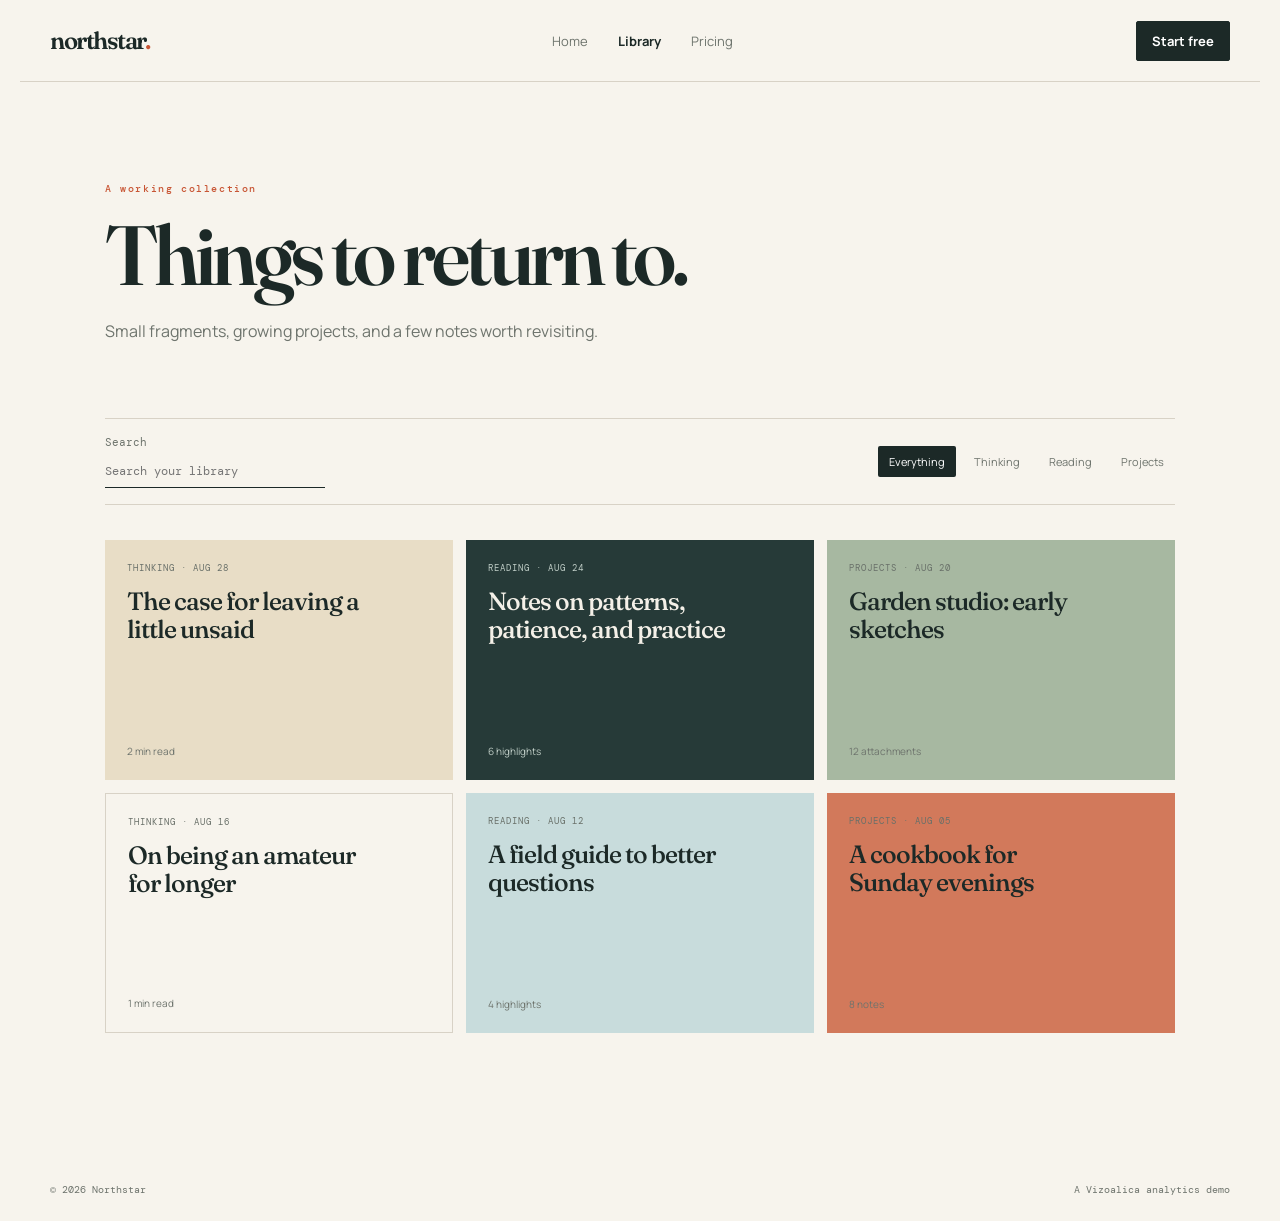
==== library.html @ 741818e5 "feat: add analytics demo site" ====
<!doctype html>
<html lang="en">
  <head>
    <meta charset="UTF-8" /><meta name="viewport" content="width=device-width, initial-scale=1.0" />
    <meta name="description" content="Explore the Northstar demo library." /><title>Library | Northstar</title>
    <link rel="stylesheet" href="styles.css" /><script defer src="app.js"></script>
  </head>
  <body>
    <header class="site-header"><a class="wordmark" href="index.html">northstar<span>.</span></a><nav aria-label="Primary navigation"><a href="index.html">Home</a><a class="active" href="library.html">Library</a><a href="pricing.html">Pricing</a></nav><button class="button button-small" data-track="header_started" data-plan="starter">Start free</button></header>
    <main class="library-page">
      <section class="library-intro"><p class="eyebrow">A working collection</p><h1>Things to return to.</h1><p>Small fragments, growing projects, and a few notes worth revisiting.</p></section>
      <section class="library-tools" aria-label="Library filters"><label>Search <input id="library-search" type="search" placeholder="Search your library" /></label><div class="filter-group"><button class="filter active" data-filter="all">Everything</button><button class="filter" data-filter="thinking">Thinking</button><button class="filter" data-filter="reading">Reading</button><button class="filter" data-filter="projects">Projects</button></div></section>
      <section class="library-grid" id="library-grid">
        <article class="library-card card-sand" data-category="thinking"><p>THINKING · AUG 28</p><h2>The case for leaving a little unsaid</h2><span>2 min read</span></article>
        <article class="library-card card-ink" data-category="reading"><p>READING · AUG 24</p><h2>Notes on patterns, patience, and practice</h2><span>6 highlights</span></article>
        <article class="library-card card-moss" data-category="projects"><p>PROJECTS · AUG 20</p><h2>Garden studio: early sketches</h2><span>12 attachments</span></article>
        <article class="library-card card-paper" data-category="thinking"><p>THINKING · AUG 16</p><h2>On being an amateur for longer</h2><span>1 min read</span></article>
        <article class="library-card card-blue" data-category="reading"><p>READING · AUG 12</p><h2>A field guide to better questions</h2><span>4 highlights</span></article>
        <article class="library-card card-red" data-category="projects"><p>PROJECTS · AUG 05</p><h2>A cookbook for Sunday evenings</h2><span>8 notes</span></article>
      </section>
      <p class="empty-state" hidden>No notes match that search.</p>
    </main>
    <footer><span>© 2026 Northstar</span><span>A Vizoalica analytics demo</span></footer>
    <dialog id="signup-dialog"><button class="dialog-close" aria-label="Close">×</button><p class="eyebrow">WELCOME IN</p><h2>Make this space yours.</h2><p>Choose a plan to continue exploring the Northstar workspace.</p><a class="button" href="pricing.html" data-track="signup_pricing_opened">View plans <span>→</span></a></dialog>
  </body>
</html>
---- styles.css ----
@import url('https://fonts.googleapis.com/css2?family=DM+Mono:wght@400;500&family=Fraunces:opsz,wght@9..144,500;9..144,600&family=Manrope:wght@400;500;600;700&display=swap');

:root { --ink:#1c2927; --paper:#f7f4ed; --sand:#e9dfca; --moss:#526956; --orange:#c85534; --line:#d8d2c6; --muted:#6e746d; }
* { box-sizing:border-box; }
body { margin:0; background:var(--paper); color:var(--ink); font-family:Manrope,Arial,sans-serif; }
a { color:inherit; text-decoration:none; } button,input { font:inherit; } button { cursor:pointer; }
.site-header { height:82px; display:flex; align-items:center; justify-content:space-between; max-width:1240px; padding:0 30px; margin:auto; border-bottom:1px solid var(--line); }
.wordmark { font-family:Fraunces,serif; font-size:24px; font-weight:600; letter-spacing:-1.5px; }.wordmark span { color:var(--orange); }.site-header nav { display:flex; gap:30px; font-size:13px; }.site-header nav a { color:var(--muted); }.site-header nav a.active { color:var(--ink); font-weight:700; }
.button { border:1px solid var(--ink); padding:14px 19px; background:var(--ink); color:#fff; border-radius:2px; font-size:13px; font-weight:700; transition:transform .2s, background .2s; }.button:hover { transform:translateY(-2px); background:#33403e; }.button span { margin-left:14px; font-size:17px; }.button-small { padding:10px 15px; }.button-light { background:var(--paper); color:var(--ink); border-color:var(--paper); }.button-outline { background:transparent; color:var(--ink); }.button-outline:hover { background:var(--ink); color:#fff; }
.hero { max-width:870px; margin:0 auto; text-align:center; padding:118px 25px 95px; }.eyebrow { color:var(--orange); font-size:10px; font-family:"DM Mono",monospace; font-weight:500; letter-spacing:1.6px; margin:0 0 18px; }.hero h1,.library-intro h1,.pricing-intro h1 { font:600 clamp(48px,7vw,84px)/.99 Fraunces,serif; letter-spacing:-4px; margin:0; }.hero-copy { max-width:590px; margin:30px auto 27px; color:#56605b; font-size:17px; line-height:1.7; }.hero-actions { display:flex; gap:24px; align-items:center; justify-content:center; }.text-link { border-bottom:1px solid var(--ink); padding-bottom:3px; font-size:13px; font-weight:700; }.microcopy { margin:17px 0 0; color:var(--muted); font-size:11px; }
.workspace-preview { display:grid; grid-template-columns:215px 1fr; max-width:1120px; min-height:505px; margin:0 auto 145px; background:#fdfcf9; border:1px solid var(--line); box-shadow:0 26px 60px #2e33250e; }.workspace-preview aside { background:#eeece5; padding:25px 18px; display:flex; flex-direction:column; }.preview-mark { background:var(--ink); color:#fff; width:26px; height:26px; display:grid; place-items:center; font:500 15px Fraunces,serif; margin-bottom:25px; }.preview-title { font-size:11px; color:var(--muted); margin:0 0 12px; }.workspace-preview aside a { padding:9px 10px; font-size:12px; border-radius:2px; margin-bottom:2px; }.workspace-preview aside a.selected { background:#d9ddd4; font-weight:700; }.workspace-preview aside a span { float:right; color:var(--muted); }.sidebar-bottom { border-top:1px solid #ddd9d0; margin-top:auto; padding-top:15px; font-size:11px; display:flex; gap:8px; align-items:center; }.avatar { background:#b5c4c6; width:23px; height:23px; border-radius:50%; display:grid; place-items:center; font-size:7px; }
.preview-content { padding:24px 34px; }.preview-topbar { display:flex; justify-content:space-between; color:var(--muted); font-size:10px; }.online-dot:before { content:""; display:inline-block; width:6px; height:6px; margin-right:6px; border-radius:50%; background:#6b9574; }.preview-heading { margin-top:60px; display:flex; justify-content:space-between; align-items:start; }.preview-heading h2 { font:500 33px Fraunces,serif; letter-spacing:-1.5px; margin:0; }.round-button { width:32px; height:32px; border-radius:50%; border:0; background:var(--ink); color:#fff; font-size:21px; }.note-grid { display:grid; grid-template-columns:1fr 1fr; gap:13px; margin-top:35px; }.note { min-height:154px; padding:18px; display:flex; flex-direction:column; }.note-white { grid-column:span 2; min-height:124px; border:1px solid #e5e2da; }.note-sand { background:#f0e8d7; }.note-blue { background:#d9e8e5; }.note-label,.library-card p { color:#697069; font:9px "DM Mono",monospace; letter-spacing:1px; margin:0 0 13px; }.note h3 { font:500 18px/1.2 Fraunces,serif; letter-spacing:-.6px; margin:0; }.note-body { color:var(--muted); font-size:11px; margin:8px 0 0; }.note footer { display:flex; justify-content:space-between; margin-top:auto; color:#737872; font-size:9px; }
.principles { max-width:1120px; margin:0 auto 145px; padding:0 25px; }.principle-grid { display:grid; grid-template-columns:repeat(3,1fr); border-top:1px solid var(--line); }.principle-grid article { padding:25px 28px 0 0; }.principle-grid article+article { padding-left:28px; border-left:1px solid var(--line); }.principle-grid span { font:10px "DM Mono",monospace; color:var(--orange); }.principle-grid h2 { font:500 29px Fraunces,serif; margin:55px 0 12px; letter-spacing:-1px; }.principle-grid p { color:#626962; font-size:13px; line-height:1.7; max-width:260px; }.closing-callout { text-align:center; padding:100px 25px; background:var(--moss); color:#f5f2e9; }.closing-callout h2 { font:500 clamp(37px,5vw,59px) Fraunces,serif; letter-spacing:-2.5px; margin:0 0 30px; }.closing-callout .eyebrow { color:#e1c9a4; } footer { max-width:1240px; margin:auto; padding:25px 30px; display:flex; justify-content:space-between; color:var(--muted); font:10px "DM Mono",monospace; }
.library-page,.pricing-page { max-width:1120px; margin:auto; padding:100px 25px 125px; }.library-intro,.pricing-intro { max-width:680px; }.library-intro>p:last-child,.pricing-intro>p:last-of-type { color:var(--muted); margin:22px 0 0; line-height:1.7; }.library-tools { margin-top:73px; padding:16px 0; border-block:1px solid var(--line); display:flex; justify-content:space-between; align-items:center; gap:20px; }.library-tools label { color:var(--muted); font:11px "DM Mono",monospace; }.library-tools input { display:block; margin-top:6px; width:220px; padding:8px 0; border:0; border-bottom:1px solid var(--ink); background:transparent; outline:0; font-size:12px; }.filter-group { display:flex; gap:7px; flex-wrap:wrap; }.filter,.billing-toggle button { border:0; background:transparent; padding:8px 11px; color:var(--muted); font-size:11px; }.filter.active,.billing-toggle button.active { background:var(--ink); color:#fff; border-radius:2px; }.library-grid { display:grid; grid-template-columns:repeat(3,1fr); gap:13px; margin-top:35px; }.library-card { min-height:240px; padding:22px; display:flex; flex-direction:column; transition:transform .2s; }.library-card:hover { transform:translateY(-4px); }.library-card h2 { font:500 25px/1.12 Fraunces,serif; letter-spacing:-1px; margin:0; max-width:250px; }.library-card span { margin-top:auto; font-size:10px; color:var(--muted); }.card-sand { background:#e8ddc6; }.card-ink { background:#263a38; color:#f4f0e8; }.card-ink p,.card-ink span { color:#c0cec7; }.card-moss { background:#a7b8a1; }.card-paper { border:1px solid var(--line); }.card-blue { background:#c8dcdc; }.card-red { background:#d2795b; }.empty-state { text-align:center; color:var(--muted); padding:60px; }.pricing-intro { text-align:center; margin:auto; }.billing-toggle { display:inline-flex; margin-top:34px; padding:4px; background:#e7e2d7; border-radius:3px; }.billing-toggle span { color:#e3c6a1; }.pricing-grid { display:grid; grid-template-columns:repeat(3,1fr); gap:14px; margin-top:70px; }.price-card { padding:28px; min-height:400px; border:1px solid var(--line); display:flex; flex-direction:column; }.price-card.featured { background:var(--ink); color:#fff; border-color:var(--ink); }.plan-name { margin:0; font:11px "DM Mono",monospace; color:var(--muted); }.featured .plan-name { color:#b7c5bb; }.plan-name span { color:#e6bd8a; margin-left:8px; }.price-card h2 { font:500 43px Fraunces,serif; letter-spacing:-2px; margin:35px 0 8px; }.price-card h2 small { font:11px Manrope,sans-serif; letter-spacing:0; color:var(--muted); }.price-card>p:not(.plan-name) { font-size:12px; line-height:1.6; color:var(--muted); }.featured>p:not(.plan-name) { color:#c6d0c8; }.price-card ul { list-style:none; margin:23px 0 auto; padding:0; font-size:12px; line-height:2.4; }.price-card li:before { content:"✓"; color:var(--orange); margin-right:8px; }.featured .button { background:#f5f2e9; color:var(--ink); border-color:#f5f2e9; }
dialog { width:min(430px,calc(100% - 32px)); border:0; padding:38px; background:var(--paper); color:var(--ink); box-shadow:0 25px 80px #0005; }.dialog-close { position:absolute; top:11px; right:15px; border:0; background:transparent; font-size:24px; }.dialog-close+h2,dialog h2 { font:500 37px/1 Fraunces,serif; letter-spacing:-1.5px; margin:0; }dialog>p:not(.eyebrow) { color:var(--muted); font-size:13px; line-height:1.6; margin:16px 0 25px; }dialog::backdrop { background:#17242199; }
@media (max-width:700px) { .site-header { height:68px; padding:0 18px; }.site-header nav { display:none; }.hero { padding:82px 22px 70px; }.hero h1,.library-intro h1,.pricing-intro h1 { letter-spacing:-2.5px; }.hero-actions { flex-direction:column; gap:18px; }.workspace-preview { margin:0 16px 90px; grid-template-columns:1fr; }.workspace-preview aside { display:none; }.preview-content { padding:19px; }.preview-heading { margin-top:35px; }.note-grid { grid-template-columns:1fr; }.note-white { grid-column:auto; }.principles { margin-bottom:90px; }.principle-grid { grid-template-columns:1fr; }.principle-grid article { padding:25px 0; border-bottom:1px solid var(--line); }.principle-grid article+article { padding-left:0; border-left:0; }.principle-grid h2 { margin-top:28px; }.library-page,.pricing-page { padding:70px 20px 85px; }.library-tools { align-items:flex-start; flex-direction:column; }.library-grid,.pricing-grid { grid-template-columns:1fr; }.pricing-grid { margin-top:48px; }.price-card { min-height:350px; } footer { padding:20px; } }
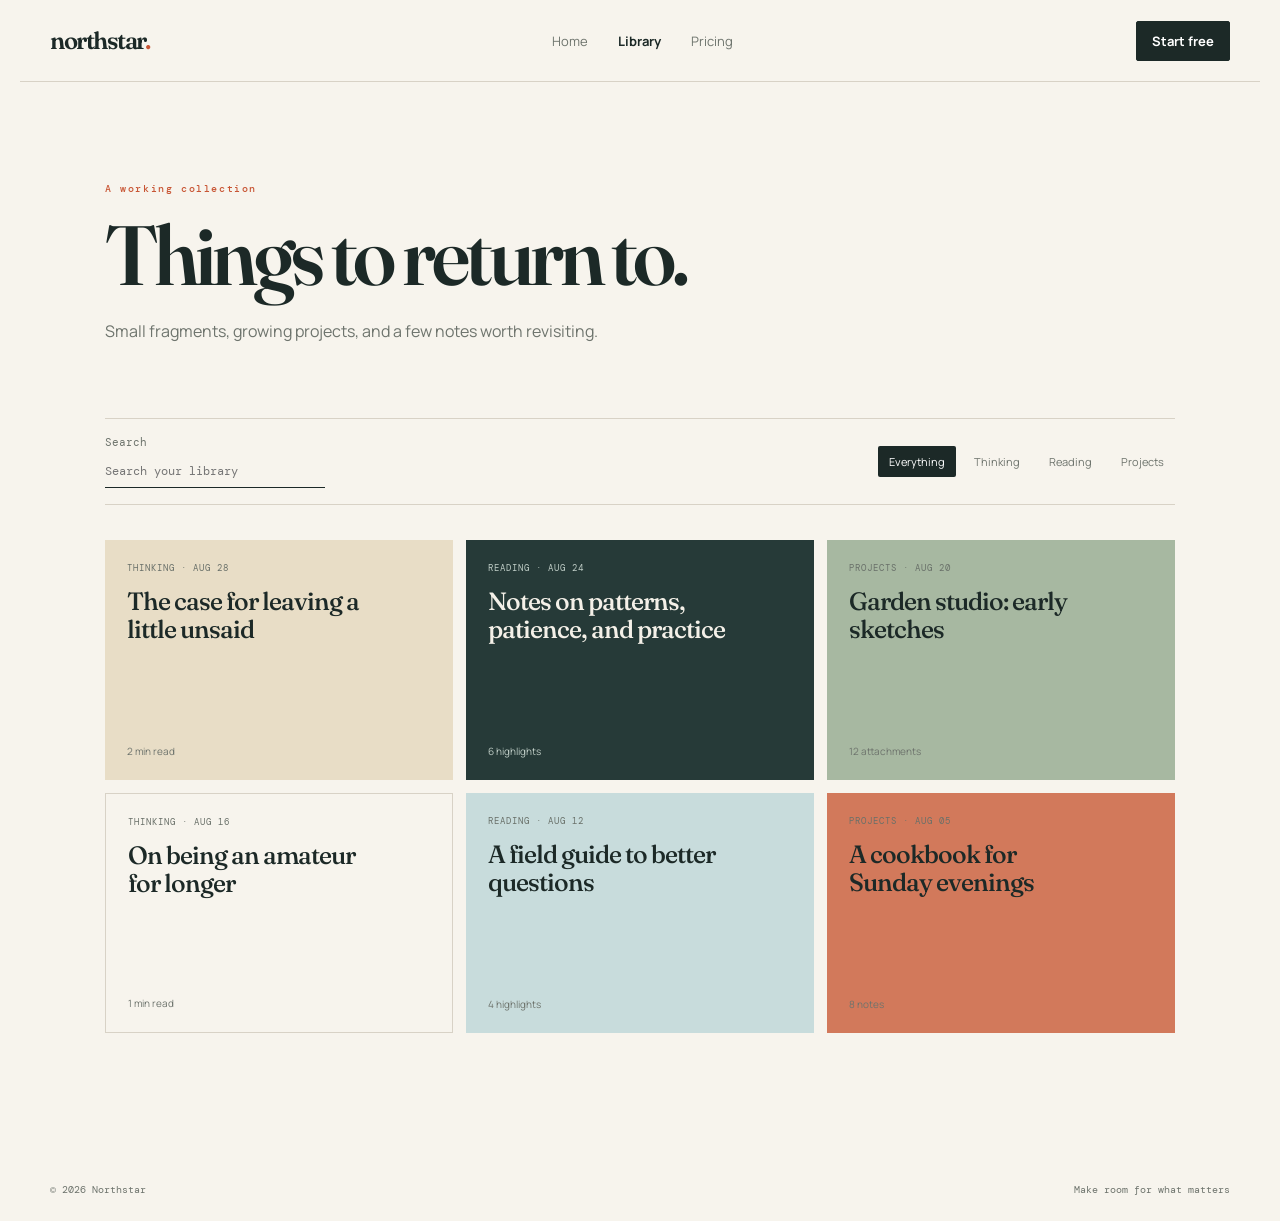
==== commit b3c93d4a: "chore: remove Vizoalica integration" ====
--- a/library.html
+++ b/library.html
@@ -6,7 +6,7 @@
     <link rel="stylesheet" href="styles.css" /><script defer src="app.js"></script>
   </head>
   <body>
-    <header class="site-header"><a class="wordmark" href="index.html">northstar<span>.</span></a><nav aria-label="Primary navigation"><a href="index.html">Home</a><a class="active" href="library.html">Library</a><a href="pricing.html">Pricing</a></nav><button class="button button-small" data-track="header_started" data-plan="starter">Start free</button></header>
+    <header class="site-header"><a class="wordmark" href="index.html">northstar<span>.</span></a><nav aria-label="Primary navigation"><a href="index.html">Home</a><a class="active" href="library.html">Library</a><a href="pricing.html">Pricing</a></nav><button class="button button-small" data-open-signup>Start free</button></header>
     <main class="library-page">
       <section class="library-intro"><p class="eyebrow">A working collection</p><h1>Things to return to.</h1><p>Small fragments, growing projects, and a few notes worth revisiting.</p></section>
       <section class="library-tools" aria-label="Library filters"><label>Search <input id="library-search" type="search" placeholder="Search your library" /></label><div class="filter-group"><button class="filter active" data-filter="all">Everything</button><button class="filter" data-filter="thinking">Thinking</button><button class="filter" data-filter="reading">Reading</button><button class="filter" data-filter="projects">Projects</button></div></section>
@@ -20,7 +20,7 @@
       </section>
       <p class="empty-state" hidden>No notes match that search.</p>
     </main>
-    <footer><span>© 2026 Northstar</span><span>A Vizoalica analytics demo</span></footer>
-    <dialog id="signup-dialog"><button class="dialog-close" aria-label="Close">×</button><p class="eyebrow">WELCOME IN</p><h2>Make this space yours.</h2><p>Choose a plan to continue exploring the Northstar workspace.</p><a class="button" href="pricing.html" data-track="signup_pricing_opened">View plans <span>→</span></a></dialog>
+    <footer><span>© 2026 Northstar</span><span>Make room for what matters</span></footer>
+    <dialog id="signup-dialog"><button class="dialog-close" aria-label="Close">×</button><p class="eyebrow">WELCOME IN</p><h2>Make this space yours.</h2><p>Choose a plan to continue exploring the Northstar workspace.</p><a class="button" href="pricing.html">View plans <span>→</span></a></dialog>
   </body>
 </html>
